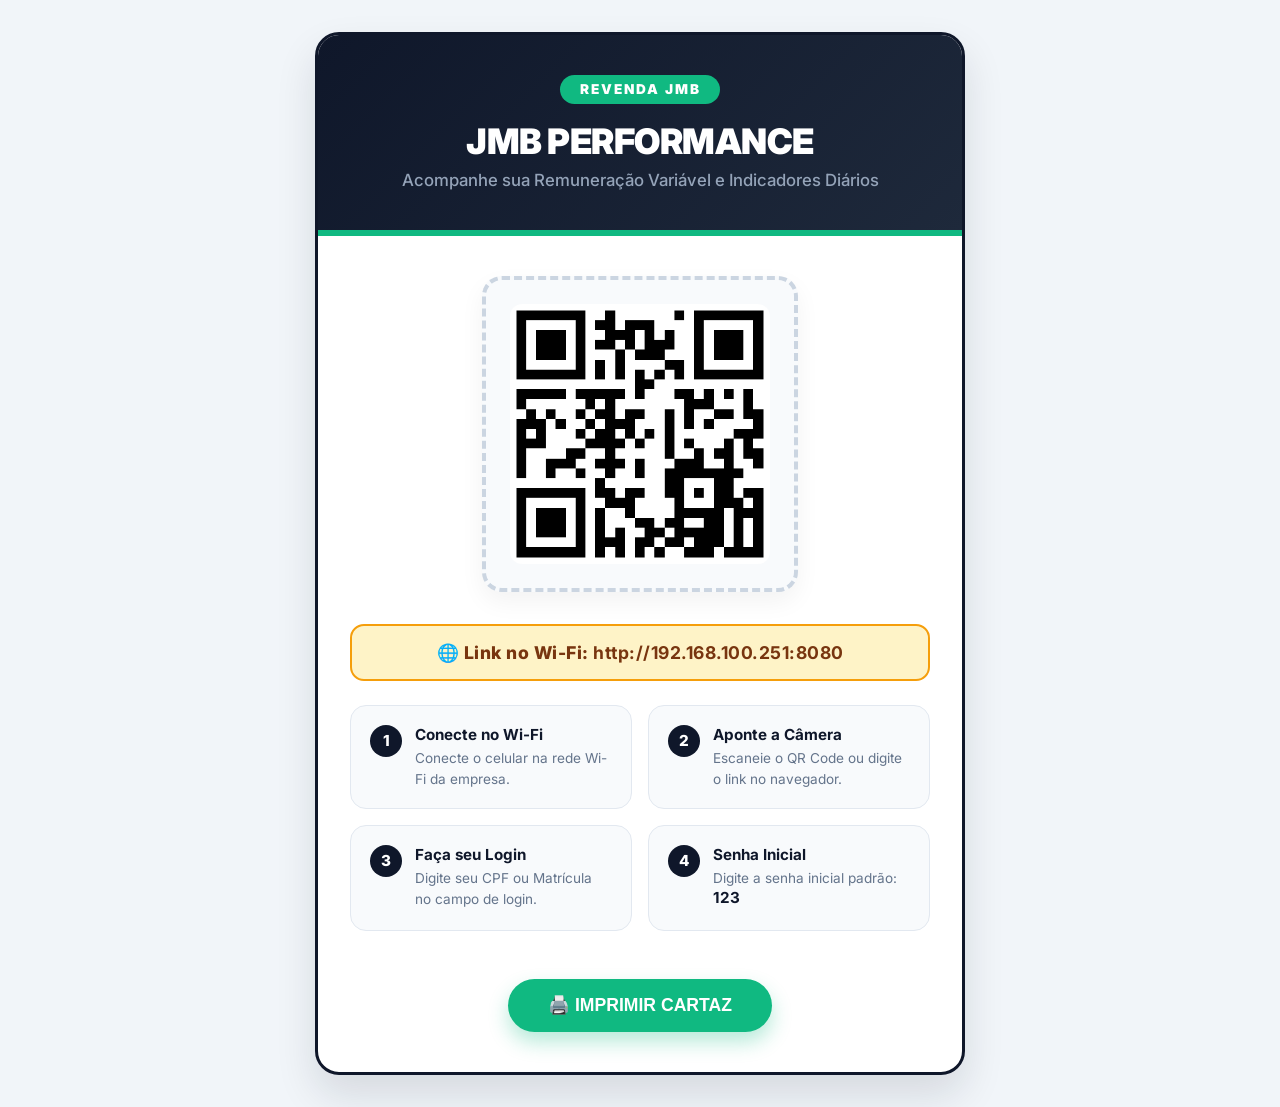
==== static/qrcode.html @ 9a6b1ca0 "Fix Vercel database and pathing for static/qrcode.html" ====
<!DOCTYPE html>
<html lang="pt-BR">
<head>
  <meta charset="UTF-8">
  <meta name="viewport" content="width=device-width, initial-scale=1.0">
  <title>Placa de Acesso - JMB Performance</title>
  <style>
    @import url('https://fonts.googleapis.com/css2?family=Inter:wght@400;600;700;800;900&display=swap');
    
    * {
      box-sizing: border-box;
      margin: 0;
      padding: 0;
    }
    body {
      font-family: 'Inter', system-ui, -apple-system, sans-serif;
      background: #F1F5F9;
      color: #0F172A;
      display: flex;
      flex-direction: column;
      align-items: center;
      justify-content: center;
      min-height: 100vh;
      padding: 2rem;
    }
    .poster-card {
      background: #FFFFFF;
      width: 100%;
      max-width: 650px;
      border-radius: 24px;
      box-shadow: 0 20px 40px rgba(15, 23, 42, 0.12);
      border: 3px solid #0F172A;
      overflow: hidden;
      text-align: center;
      position: relative;
    }
    .poster-header {
      background: linear-gradient(135deg, #0F172A 0%, #1E293B 100%);
      color: #FFFFFF;
      padding: 2.5rem 2rem;
      border-bottom: 6px solid #10B981;
    }
    .logo-badge {
      display: inline-block;
      background: #10B981;
      color: #FFFFFF;
      font-weight: 900;
      font-size: 0.85rem;
      letter-spacing: 2px;
      padding: 0.4rem 1.2rem;
      border-radius: 50px;
      text-transform: uppercase;
      margin-bottom: 1rem;
    }
    .poster-header h1 {
      font-size: 2.2rem;
      font-weight: 900;
      letter-spacing: -0.5px;
      margin-bottom: 0.5rem;
    }
    .poster-header p {
      color: #94A3B8;
      font-size: 1.05rem;
      font-weight: 500;
    }
    .poster-body {
      padding: 2.5rem 2rem;
      display: flex;
      flex-direction: column;
      align-items: center;
    }
    .qr-container {
      background: #F8FAFC;
      border: 4px dashed #CBD5E1;
      padding: 1.5rem;
      border-radius: 20px;
      margin-bottom: 2rem;
      box-shadow: 0 10px 25px rgba(0,0,0,0.05);
    }
    .qr-container img {
      width: 260px;
      height: 260px;
      display: block;
      border-radius: 12px;
    }
    .instructions-grid {
      width: 100%;
      display: grid;
      grid-template-columns: 1fr 1fr;
      gap: 1rem;
      margin-bottom: 2rem;
      text-align: left;
    }
    .step-card {
      background: #F8FAFC;
      border: 1px solid #E2E8F0;
      border-radius: 16px;
      padding: 1.2rem;
      display: flex;
      align-items: flex-start;
      gap: 0.8rem;
    }
    .step-number {
      background: #0F172A;
      color: #FFFFFF;
      width: 32px;
      height: 32px;
      border-radius: 50%;
      display: flex;
      align-items: center;
      justify-content: center;
      font-weight: 800;
      font-size: 0.95rem;
      flex-shrink: 0;
    }
    .step-content strong {
      display: block;
      font-size: 0.95rem;
      color: #0F172A;
      margin-bottom: 0.2rem;
    }
    .step-content span {
      font-size: 0.85rem;
      color: #64748B;
      line-height: 1.3;
    }
    .url-box {
      background: #FEF3C7;
      border: 2px solid #F59E0B;
      color: #78350F;
      padding: 1rem 1.5rem;
      border-radius: 14px;
      font-size: 1.1rem;
      font-weight: 800;
      letter-spacing: 0.5px;
      margin-bottom: 1.5rem;
      width: 100%;
    }
    .btn-print {
      background: #10B981;
      color: #FFFFFF;
      border: none;
      padding: 1rem 2.5rem;
      border-radius: 50px;
      font-size: 1.1rem;
      font-weight: 800;
      cursor: pointer;
      box-shadow: 0 10px 20px rgba(16, 185, 129, 0.3);
      transition: all 0.2s;
      margin-top: 1rem;
    }
    .btn-print:hover {
      background: #059669;
      transform: translateY(-2px);
    }
    
    @media print {
      body {
        background: #FFFFFF;
        padding: 0;
      }
      .poster-card {
        box-shadow: none;
        max-width: 100%;
        border-radius: 0;
      }
      .btn-print {
        display: none;
      }
    }
  </style>
</head>
<body>

  <div class="poster-card">
    <div class="poster-header">
      <div class="logo-badge">REVENDA JMB</div>
      <h1>JMB PERFORMANCE</h1>
      <p>Acompanhe sua Remuneração Variável e Indicadores Diários</p>
    </div>

    <div class="poster-body">
      <div class="qr-container">
        <img src="/static/img/qr_code_acesso.png" alt="QR Code de Acesso">
      </div>

      <div class="url-box">
        🌐 Link no Wi-Fi: <strong>http://192.168.100.251:8080</strong>
      </div>

      <div class="instructions-grid">
        <div class="step-card">
          <div class="step-number">1</div>
          <div class="step-content">
            <strong>Conecte no Wi-Fi</strong>
            <span>Conecte o celular na rede Wi-Fi da empresa.</span>
          </div>
        </div>

        <div class="step-card">
          <div class="step-number">2</div>
          <div class="step-content">
            <strong>Aponte a Câmera</strong>
            <span>Escaneie o QR Code ou digite o link no navegador.</span>
          </div>
        </div>

        <div class="step-card">
          <div class="step-number">3</div>
          <div class="step-content">
            <strong>Faça seu Login</strong>
            <span>Digite seu CPF ou Matrícula no campo de login.</span>
          </div>
        </div>

        <div class="step-card">
          <div class="step-number">4</div>
          <div class="step-content">
            <strong>Senha Inicial</strong>
            <span>Digite a senha inicial padrão: <strong>123</strong></span>
          </div>
        </div>
      </div>

      <button class="btn-print" onclick="window.print()">🖨️ IMPRIMIR CARTAZ</button>
    </div>
  </div>

</body>
</html>
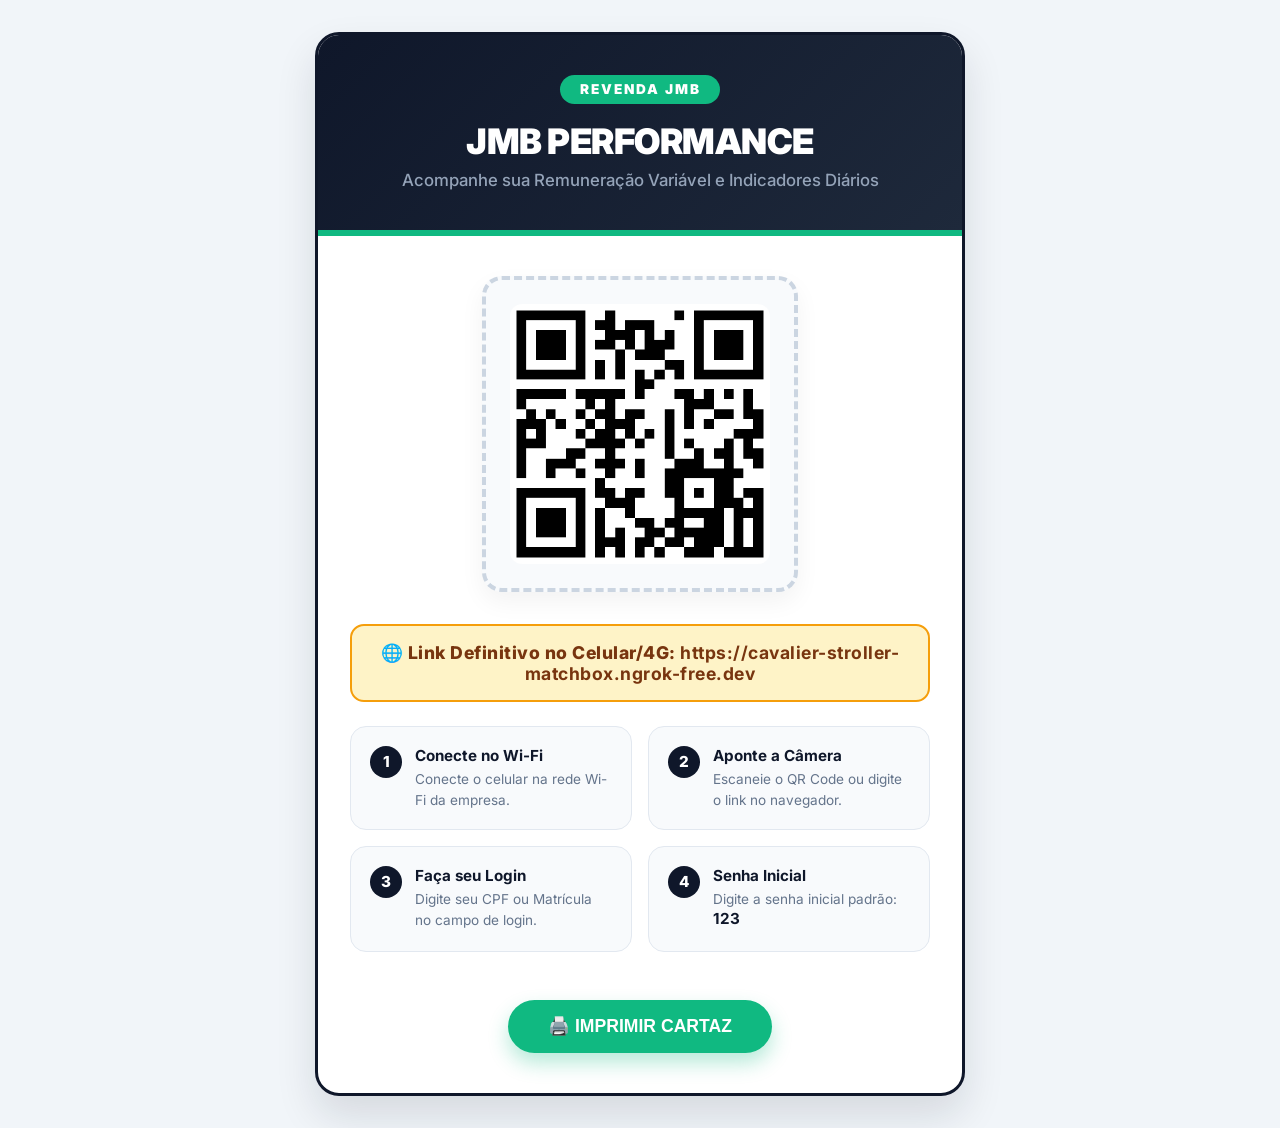
==== commit 2f3faf3f: "Update static/qrcode.html for Replit" ====
--- a/static/qrcode.html
+++ b/static/qrcode.html
@@ -185,7 +185,7 @@
       </div>
 
       <div class="url-box">
-        🌐 Link no Wi-Fi: <strong>http://192.168.100.251:8080</strong>
+        🌐 Link Definitivo no Celular/4G: <strong>https://cavalier-stroller-matchbox.ngrok-free.dev</strong>
       </div>
 
       <div class="instructions-grid">
